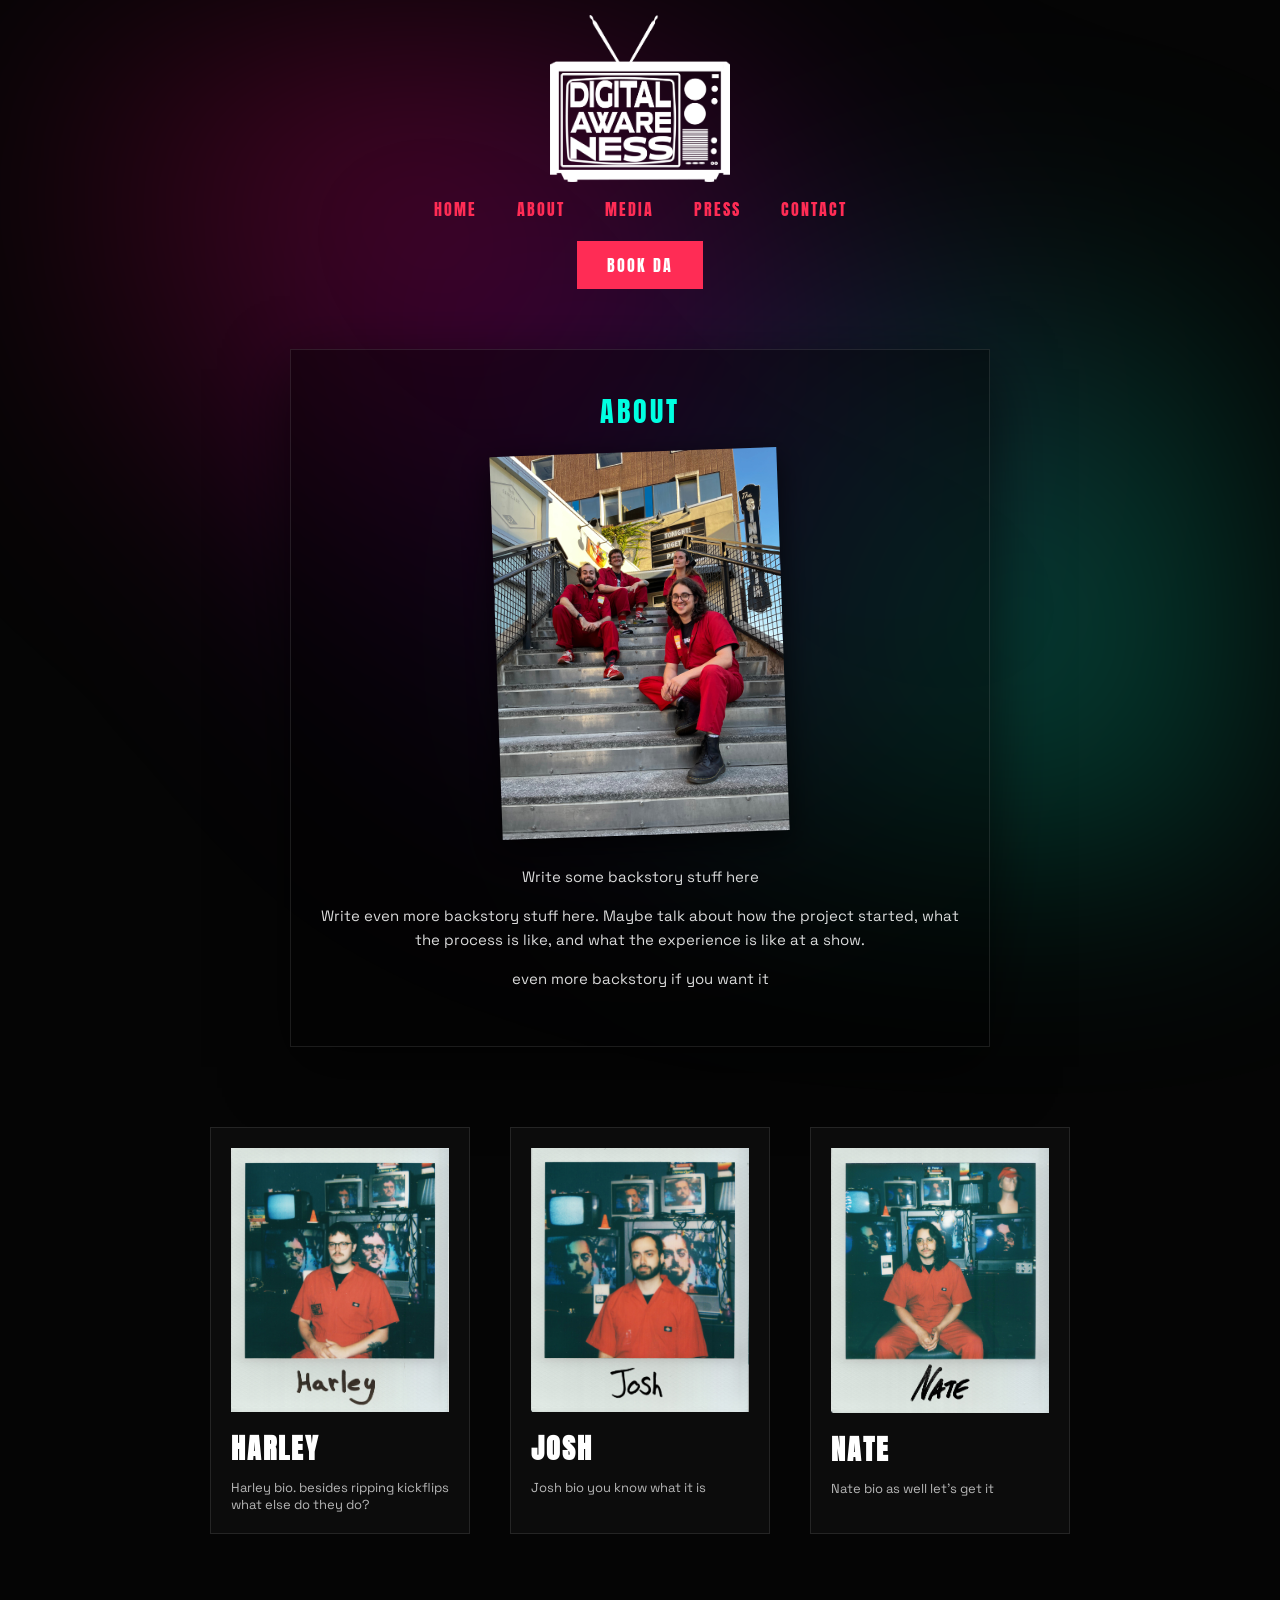
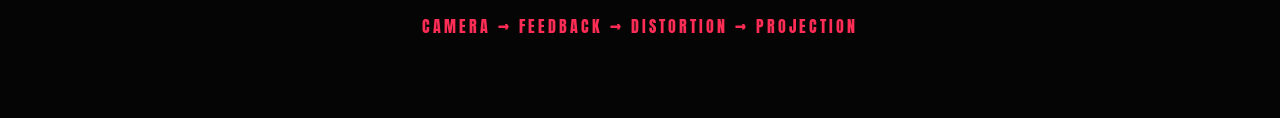
==== about.html @ c0200e2d "clean initial commit" ====
<!DOCTYPE html>
<html lang="en">
<head>
<meta charset="UTF-8">
<meta name="viewport" content="width=device-width, initial-scale=1.0">

<title>About — Digital Awareness</title>

<link rel="stylesheet" href="styles.css">
<link href="https://fonts.googleapis.com/css2?family=Anton&family=Space+Grotesk:wght@400;600&display=swap" rel="stylesheet">
</head>

<body>

<!-- HEADER -->
<header class="header">

  <a href="index.html">
    <img src="assets/logo/logo-white.png" class="logo">
  </a>

<nav class="nav">
  <a href="index.html">HOME</a>
  <a href="about.html">ABOUT</a>
  <a href="media.html">MEDIA</a>
  <a href="press.html">PRESS</a>
  <a href="contact.html">CONTACT</a>
</nav>

  <a href="#" class="cta">BOOK DA</a>

</header>


<section class="about-wrap">

  <div class="about-card">

    <p class="about-label">ABOUT</p>

    <img src="assets/about/group.jpg" class="about-group">

    <div class="about-text">

      <p>
        Write some backstory stuff here
      </p>

      <p>
        Write even more backstory stuff here. Maybe talk about how the 
        project started, what the process is like, and what the 
        experience is like at a show.
      </p>

      <p>
        even more backstory if you want it
      </p>

    </div>

  </div>

</section>

<!-- CREW -->
<section class="crew">

  <div class="crew-card">

    <img src="assets/about/harley.jpg">

    <h2>HARLEY</h2>

    <p>
      Harley bio. besides ripping kickflips what else do they do?
    </p>

  </div>


  <div class="crew-card">

    <img src="assets/about/josh.jpg">

    <h2>JOSH</h2>

    <p>
      Josh bio you know what it is
    </p>

  </div>


  <div class="crew-card">

    <img src="assets/about/nate.jpg">

    <h2>NATE</h2>

    <p>
      Nate bio as well let's get it
    </p>

  </div>

</section>


<!-- SIGNAL STRIP -->
<section class="signal">

  <p>CAMERA → FEEDBACK → DISTORTION → PROJECTION</p>

</section>


</body>
</html>
---- styles.css ----
*{
margin:0;
padding:0;
box-sizing:border-box;
}

body{
background:#050505;
color:white;
font-family:'Space Grotesk', sans-serif;
overflow-x:hidden;
}

/* 🌈 BACKGROUND SYSTEM */
body::before{
content:"";
position:fixed;
width:100%;
height:100%;
background:
radial-gradient(circle at 30% 20%, rgba(255,0,120,0.25), transparent 40%),
radial-gradient(circle at 80% 70%, rgba(0,255,200,0.25), transparent 40%),
radial-gradient(circle at 50% 50%, rgba(150,0,255,0.2), transparent 60%);
filter:blur(100px);
animation:drift 20s infinite alternate ease-in-out;
z-index:-3;
}

body::after{
content:"";
position:fixed;
width:100%;
height:100%;
background:url("https://www.transparenttextures.com/patterns/noise.png");
opacity:0;
z-index:-2;
}

body{
position:relative;
z-index:0;
}
@keyframes drift{
0%{transform:translate(0,0);}
100%{transform:translate(-40px,40px);}
}

/* HEADER */
.header{
text-align:center;
padding:15px 0 0px;
}

.logo{
width:180px;
margin:auto;
display:block;
}

.nav{
margin-top:15px;
display:flex;
justify-content:center;
gap:40px;
}

.nav a{
font-family:'Anton', sans-serif;
letter-spacing:2px;
font-size:16px;
color:#ff2c55;
text-decoration:none;
transition:.2s;
}

.nav a:hover{
color:#00ffe1;
text-shadow:0 0 8px #00ffe1;
}

/* CTA */
.cta{
display:inline-block;
margin-top:20px;
background:#ff2c55;
padding:12px 30px;
font-family:'Anton', sans-serif;
letter-spacing:2px;
text-decoration:none;
color:white;
transition:.2s;
}

.cta:hover{
background:#00ffe1;
color:#000;
}

/* INTRO */
.intro{
text-align:center;
margin-top:60px;
max-width:700px;
margin-left:auto;
margin-right:auto;
}

.intro h1{
font-family:'Anton', sans-serif;
font-size:70px;
line-height:1;
}

.intro p{
margin-top:15px;
opacity:.8;
font-size:14px;
}

/* HERO */
.hero{
margin-top:80px;
text-align:center;
}

.crt{
position:relative;
z-index:1;
isolation:isolate;
}
/* Page-specific spacing for media page */
body.media-page .hero{
  margin-top:220px; /* increased spacing between header/CTA and video */
}

/* Ensure header leaves extra room above the hero on media page */
body.media-page .header{
	padding-bottom:48px;
}

.crt{
position:relative;
width:90%;
max-width:700px;
margin:auto;
transform:rotate(-1deg);
background:none;
overflow:hidden;
}

/* VIDEO */
.video{
	position:absolute;
	top:var(--video-top,50%);
	left:19%;
	width:62%;
	height:36%;
	object-fit:cover;
	z-index:1;
	background:transparent;
	border:none;
	filter:contrast(1.2) saturate(1.3);
	animation:flicker 4s infinite;
}

.video--lower{
	--video-top:46%;
}

.frame{
	width:100%;
	position:relative;
	z-index:2;
	display:block;
	pointer-events:none;
	filter:
		drop-shadow(0 0 18px rgba(0,255,225,0.10))
		drop-shadow(0 20px 40px rgba(0,0,0,0.35));
}


.crt{
position:relative;
z-index:1;
}

.crt{
isolation:isolate;
}
/* SCANLINES */
.crt::after{
content:"";
position:absolute;
top:0;
left:0;
width:100%;
height:100%;
background:repeating-linear-gradient(
to bottom,
rgba(255,255,255,.05) 1px,
transparent 3px
);
pointer-events:none;
z-index:3;
}

/* FLICKER */
@keyframes flicker{
0%,100%{opacity:1;}
50%{opacity:.92;}
}

/* BUTTONS */
.hero-buttons{
margin-top:20px;
}

button{
background:#ff2c55;
border:none;
color:white;
padding:12px 25px;
font-family:'Anton', sans-serif;
cursor:pointer;
transition:.2s;
}

button:hover{
background:#00ffe1;
color:#000;
}

/* LOGOS */
.logos{
margin-top:100px;
text-align:center;
}

.logos h2{
font-family:'Anton', sans-serif;
font-size:40px;
color:#00ffe1;
}

.logo-row{
	overflow:hidden;
	margin-top:20px;
	padding:18px 10px;
	background: rgba(255,255,255,0.02);
	border-radius:12px;
	box-shadow:0 10px 30px rgba(0,0,0,0.6);
}

.logo-track{
	display:flex;
	gap:40px;
	align-items:center;
	animation:scroll 30s linear infinite;
}

.logo-item{
	display:flex;
	align-items:center;
	justify-content:center;
	padding:10px 18px;
	background: rgba(255,255,255,0.03);
	border-radius:8px;
	transition:transform .3s, box-shadow .3s, filter .3s;
	flex: 0 0 auto;
}

.logo-track img{
	height:64px;
	opacity:1;
	filter:grayscale(0%) contrast(1.05);
	transition:transform .3s, filter .3s, opacity .3s;
	display:block;
	max-width:140px;
}

.logo-item:hover{
	transform:translateY(-6px) scale(1.03);
	box-shadow:0 12px 36px rgba(0,0,0,0.65), 0 0 18px rgba(0,255,225,0.06);
}

.logo-track img:hover{
	transform:scale(1.05);
	filter:none;
	opacity:1;
}

@keyframes scroll{
	0%{transform:translateX(0);}
	100%{transform:translateX(-50%);}
}

/* TESTIMONIALS */
.testimonials{
margin-top:80px;
text-align:center;
font-family:'Anton', sans-serif;
}

.testimonials p{
margin:10px 0;
}

/* FOOTER */
.footer-cta{
margin-top:80px;
text-align:center;
padding-bottom:60px;
}

.footer-cta h2{
font-family:'Anton', sans-serif;
font-size:40px;
color:#ff2c55;
}



/* CREW */
.crew{
display:flex;
flex-wrap:wrap;
justify-content:center;
gap:40px;
margin:80px 0;
}

.crew-card{
width:260px;
padding:20px;
background:rgba(255,255,255,0.03);
border:1px solid rgba(255,255,255,0.1);
transition:.3s;
position:relative;
}

.crew-card img{
width:100%;
margin-bottom:10px;
}

.crew-card h2{
font-family:'Anton', sans-serif;
font-size:28px;
margin-bottom:10px;
}

.crew-card p{
font-size:13px;
opacity:.7;
max-height:60px;
overflow:hidden;
transition:.3s;
}

/* HOVER EXPAND */
.crew-card:hover{
transform:translateY(-5px) rotate(-1deg);
border-color:#00ffe1;
}

.crew-card:hover p{
max-height:200px;
opacity:1;
}


/* SIGNAL STRIP */
.signal{
text-align:center;
margin:80px 0;
font-family:'Anton', sans-serif;
letter-spacing:3px;
color:#ff2c55;
}

/* ABOUT WRAP */
.about-wrap{
display:flex;
justify-content:center;
margin-top:60px;
}

/* CARD */
.about-card{
width:90%;
max-width:700px;
padding:40px 30px;
background:rgba(0,0,0,0.4);
border:1px solid rgba(255,255,255,0.1);
box-shadow:0 20px 60px rgba(0,0,0,0.6);
text-align:center;
position:relative;
}

/* LABEL */
.about-label{
font-family:'Anton', sans-serif;
font-size:28px;
letter-spacing:3px;
color:#00ffe1;
margin-bottom:20px;
}

/* IMAGE */
.about-group{
width:45%;
max-width:350px;
margin:0 auto 30px;
display:block;
transform:rotate(-2deg);
box-shadow:0 10px 30px rgba(0,0,0,0.6);
}

/* TEXT */
.about-text{
font-size:15px;
opacity:.85;
line-height:1.6;
}

.about-text p{
margin-bottom:15px;
}

.media-hero{
position:relative;
height:50vh;
min-height:350px;
overflow:hidden;
display:flex;
align-items:center;
justify-content:center;
text-align:center;
}

.signal-bg{
position:absolute;
width:200%;
height:200%;
background:url("https://www.transparenttextures.com/patterns/asfalt-dark.png");
opacity:.15;
animation:noiseMove .2s infinite linear;
}

@keyframes noiseMove{
0%{transform:translate(0,0);}
100%{transform:translate(-50%,-50%);}
}

/* scanlines */
.media-hero::after{
content:"";
position:absolute;
width:100%;
height:100%;
background:repeating-linear-gradient(
to bottom,
rgba(255,255,255,.04) 1px,
transparent 3px
);
pointer-events:none;
}

.signal-overlay{
position:relative;
z-index:2;
}

.signal-overlay h1{
font-family:'Anton', sans-serif;
font-size:80px;
letter-spacing:4px;
animation:textFlicker 3s infinite;
}

.signal-overlay p{
margin-top:10px;
color:#00ffe1;
letter-spacing:2px;
font-size:13px;
}

@keyframes textFlicker{
0%,100%{opacity:1;}
48%{opacity:.4;}
50%{opacity:1;}
52%{opacity:.3;}
}

.featured{
margin-top:80px;
text-align:center;
}

.featured h2{
font-family:'Anton', sans-serif;
font-size:40px;
color:#00ffe1;
margin-bottom:20px;
}

.featured-video{
width:85%;
max-width:900px;
height:450px;
margin:auto;
background:rgba(255,255,255,0.03);
border:1px solid rgba(255,255,255,0.1);
position:relative;
display:flex;
align-items:center;
justify-content:center;
overflow:hidden;
}

/* fake noise overlay */
.featured-video::after{
content:"";
position:absolute;
width:100%;
height:100%;
background:url("https://www.transparenttextures.com/patterns/noise.png");
opacity:.2;
}

.featured-video span{
position:absolute;
bottom:20px;
font-size:12px;
letter-spacing:2px;
opacity:.6;
}

/* play button */
.play{
width:70px;
height:70px;
border:2px solid #00ffe1;
border-radius:50%;
position:relative;
z-index:2;
}

.play::after{
content:"";
position:absolute;
left:28px;
top:20px;
border-left:18px solid #00ffe1;
border-top:12px solid transparent;
border-bottom:12px solid transparent;
}
.media-grid{
display:grid;
grid-template-columns:repeat(auto-fit,minmax(250px,1fr));
gap:20px;
width:90%;
max-width:1000px;
margin:80px auto;
}

.media-item{
position:relative;
overflow:hidden;
background:#000;
}

.media-item img{
width:100%;
height:100%;
object-fit:cover;
filter:contrast(1.2) saturate(1.2);
transition:.4s;
}

/* overlay */
.media-overlay{
position:absolute;
width:100%;
height:100%;
display:flex;
align-items:center;
justify-content:center;
background:rgba(0,0,0,.4);
opacity:0;
transition:.3s;
}

.media-overlay span{
font-size:40px;
color:#00ffe1;
}

/* hover chaos */
.media-item:hover img{
transform:scale(1.08);
filter:contrast(1.4) saturate(1.5);
}

.media-item:hover .media-overlay{
opacity:1;
}

.media-info{
text-align:center;
max-width:700px;
margin:80px auto;
}

.media-info h2{
font-family:'Anton', sans-serif;
font-size:40px;
color:#ff2c55;
margin-bottom:20px;
}

.media-info p{
font-size:14px;
opacity:.8;
line-height:1.6;
}

.media-bg-video{
position:absolute;
width:100%;
height:100%;
object-fit:cover;
filter:contrast(1.4) saturate(1.5);
z-index:0;
}

.media-bg-video{
animation:rgbShift 6s infinite alternate;
}

@keyframes rgbShift{
0%{filter:contrast(1.2) saturate(1.3);}
50%{filter:hue-rotate(20deg) contrast(1.5);}
100%{filter:hue-rotate(-20deg) contrast(1.4);}
}

.media-glitch-layer{
position:absolute;
width:100%;
height:100%;
background:
repeating-linear-gradient(
to bottom,
rgba(255,255,255,.03) 1px,
transparent 3px
);
mix-blend-mode:overlay;
animation:glitchMove .15s infinite;
}

@keyframes glitchMove{
0%{transform:translate(0,0);}
100%{transform:translate(-2px,2px);}
}

.glitch{
position:relative;
font-family:'Anton', sans-serif;
font-size:90px;
}

.glitch::before,
.glitch::after{
content:attr(data-text);
position:absolute;
left:0;
top:0;
}

.glitch::before{
color:#ff2c55;
transform:translate(-2px,0);
animation:glitch1 .3s infinite;
}

.glitch::after{
color:#00ffe1;
transform:translate(2px,0);
animation:glitch2 .3s infinite;
}

@keyframes glitch1{
0%{transform:translate(-2px,0);}
50%{transform:translate(-6px,2px);}
100%{transform:translate(-2px,0);}
}

@keyframes glitch2{
0%{transform:translate(2px,0);}
50%{transform:translate(6px,-2px);}
100%{transform:translate(2px,0);}
}

.featured-video{
animation:subtleWarp 6s infinite alternate;
}

@keyframes subtleWarp{
0%{transform:skew(0deg);}
100%{transform:skew(1deg);}
}

.media-item:nth-child(odd){
transform:rotate(-1deg);
}

.media-item:nth-child(even){
transform:rotate(1deg);
}

.media-item:hover{
animation:glitchHover .2s infinite;
}

@keyframes glitchHover{
0%{transform:translate(0);}
25%{transform:translate(-2px,2px);}
50%{transform:translate(2px,-2px);}
75%{transform:translate(-1px,1px);}
100%{transform:translate(0);}
}

.bg-fragments{
position:fixed;
top:0;
left:0;
width:100%;
height:100%;
z-index:-4;
overflow:hidden;
pointer-events:none;
}

.bg-fragments img{
position:absolute;
width:300px;
opacity:.12;
filter:blur(2px) contrast(1.2) saturate(1.4);
mix-blend-mode:screen;
animation:driftFloat 20s infinite linear alternate;
}

.bg-fragments img:nth-child(1){
top:10%;
left:5%;
transform:rotate(-10deg);
}

.bg-fragments img:nth-child(2){
top:60%;
left:15%;
transform:rotate(15deg);
}

.bg-fragments img:nth-child(3){
top:30%;
left:70%;
transform:rotate(-5deg);
}

.bg-fragments img:nth-child(4){
top:75%;
left:65%;
transform:rotate(8deg);
}

.bg-fragments img:nth-child(5){
top:50%;
left:40%;
transform:rotate(-12deg);
}

.bg-fragments img:nth-child(6){
top:15%;
left:50%;
transform:rotate(10deg);
}

@keyframes driftFloat{
0%{transform:translate(0,0);}
100%{transform:translate(20px,-30px);}
}

.bg-video{
position:fixed;
width:120%;
height:120%;
object-fit:cover;
z-index:-5;
opacity:.15;
filter:contrast(1.3) saturate(1.5);
}

.logo{
width:180px;
margin:auto;
display:block;
transition:transform .25s ease, filter .25s ease;
cursor:pointer;
}

/* hover effect */
.logo:hover{
transform:scale(1.08) translateY(-2px);
filter:drop-shadow(0 0 10px rgba(0,255,225,0.5))
       drop-shadow(0 0 20px rgba(255,44,85,0.3));
}

.logo:active{
transform:scale(0.97);
}
.da-tv{
margin-top:80px;
text-align:center;
}

.tv-wrap{
position:relative;
width:900px;
max-width:92%;
margin:auto;
transform:rotate(-1deg);
}

/* glow */
.tv-glow{
position:absolute;
top:15%;
left:15%;
width:70%;
height:60%;

background:radial-gradient(
circle,
rgba(0,255,225,0.45) 0%,
rgba(255,44,85,0.25) 40%,
transparent 70%
);

filter:blur(60px);
z-index:0;
pointer-events:none;
}

/* video inside CRT */
#tv-screen{
position:absolute;

/* tweak these numbers */
top:13%;
left:11%;
width:64%;
height:70%;

border:none;
z-index:1;
background:black;

/* important */
border-radius:12px;

/* helps fill weird aspect ratios */
transform:scale(1.05);
}

/* CRT frame */
.tv-frame{
width:100%;
position:relative;
z-index:2;
pointer-events:none;
}
.tv-controls{
margin-top:20px;
}

.tv-controls button{
background:#111;
border:1px solid #444;
color:#00ffe1;
padding:10px 20px;
font-family:'Anton', sans-serif;
letter-spacing:2px;
cursor:pointer;
transition:.2s;
}

.tv-controls button:hover{
background:#00ffe1;
color:#000;
}

.media-grid{
display:grid;
grid-template-columns:repeat(auto-fit,minmax(240px,1fr));
gap:25px;
width:90%;
max-width:1000px;
margin:80px auto;
}

.media-item{
position:relative;
cursor:pointer;
overflow:hidden;
}

.media-item img{
width:100%;
height:100%;
object-fit:cover;
filter:contrast(1.3) saturate(1.4);
transition:.3s;
}

/* slight chaos */
.media-item:nth-child(odd){
transform:rotate(-1deg);
}
.media-item:nth-child(even){
transform:rotate(1deg);
}

.media-item:hover img{
transform:scale(1.1);
filter:contrast(1.6) saturate(1.6);
}
/* subtle screen flicker */
#tv-screen{
animation:flicker 5s infinite;
}

@keyframes flicker{
0%,100%{opacity:1;}
50%{opacity:.95;}
}

.tv-wrap::after{
content:"";
position:absolute;

top:22%;
left:14.5%;
width:58%;
height:46%;

background:rgba(0,255,225,0.15);
filter:blur(25px);

z-index:0;
pointer-events:none;
}

#tv-screen{
filter:contrast(1.2) saturate(1.3);
}

@keyframes tvOn {
  0% { opacity:0; filter:brightness(2); }
  100% { opacity:1; filter:brightness(1); }
}

#tv-screen{
animation:tvOn .4s ease;
}

/* HEADER */
.press-header{
text-align:center;
margin-top:60px;
}

.press-header h1{
font-family:'Anton', sans-serif;
font-size:60px;
}

.press-header p{
margin-top:10px;
opacity:.7;
font-size:14px;
}


/* FEATURED */
.press-featured{
margin-top:60px;
display:flex;
justify-content:center;
}

.press-card{
background:rgba(255,255,255,0.03);
border:1px solid rgba(255,255,255,0.1);
padding:25px;
max-width:700px;
transition:.3s;
}

.press-card.featured{
transform:rotate(-1deg);
box-shadow:0 20px 60px rgba(0,0,0,0.6);
}

.press-card h2,
.press-card h3{
font-family:'Space Grotesk', sans-serif;
font-weight:600;
letter-spacing:1px;
line-height:1.3;
text-transform:uppercase;
}

.meta{
font-size:12px;
opacity:.6;
letter-spacing:1px;
}

.desc{
margin-top:10px;
opacity:.85;
}

.quote{
margin-top:15px;
color:#00ffe1;
font-style:italic;
}


/* GRID */
.press-grid{
display:grid;
grid-template-columns:repeat(auto-fit,minmax(260px,1fr));
gap:25px;
width:90%;
max-width:1000px;
margin:80px auto;
}

.press-grid .press-card:nth-child(odd){
transform:rotate(-1deg);
}

.press-grid .press-card:nth-child(even){
transform:rotate(1deg);
}

.press-card:hover{
transform:translateY(-5px) scale(1.02);
border-color:#00ffe1;
}


/* PRESS KIT */
.press-kit{
text-align:center;
max-width:700px;
margin:80px auto;
}

.press-kit h2{
font-family:'Anton', sans-serif;
font-size:40px;
color:#ff2c55;
margin-bottom:20px;
}

h1, h2, h3{
letter-spacing: 2px;
}

.press-header h1{
letter-spacing: 4px;
}

.press-card h2{
line-height: 1.05;
}

.press-card.featured h2{
color:#00e6d0; /* instead of full #00ffe1 */
}

.press-card h2{
text-shadow: 0 0 6px rgba(0,0,0,0.4);
}

.press-card h3{
font-family:'Space Grotesk', sans-serif;
font-weight:600;
letter-spacing:1px;
line-height:1.3;
text-transform:uppercase;
color:#f0f0f0;
}

.press-card h3{
margin-bottom:8px;
}

/* HEADER */
.contact-header{
text-align:center;
margin-top:60px;
}

.contact-header h1{
font-family:'Anton', sans-serif;
font-size:70px;
letter-spacing:3px;
}

.contact-header p{
margin-top:10px;
opacity:.7;
font-size:14px;
}


/* HERO LINE */
.contact-hero-line{
text-align:center;
margin-top:40px;
}

.contact-hero-line h2{
font-family:'Anton', sans-serif;
font-size:36px;
color:#00ffe1;
letter-spacing:2px;
}


/* CARD */
.contact-card-wrap{
display:flex;
justify-content:center;
margin:60px 0;
}

.contact-card{
max-width:600px;
padding:40px;
background:rgba(255,255,255,0.03);
border:1px solid rgba(255,255,255,0.1);
text-align:center;
box-shadow:0 20px 60px rgba(0,0,0,0.6);
transform:rotate(-1deg);
transition:.3s;
}

.contact-card:hover{
transform:rotate(0deg) scale(1.02);
border-color:#00ffe1;
}

.contact-desc{
font-size:14px;
opacity:.8;
margin-bottom:25px;
}

.contact-email{
font-family:'Anton', sans-serif;
font-size:28px;
color:#ff2c55;
text-decoration:none;
letter-spacing:2px;
transition:.2s;
}

.contact-email:hover{
color:#00ffe1;
text-shadow:0 0 10px #00ffe1;
}


/* DETAILS */
.contact-details{
text-align:center;
max-width:600px;
margin:60px auto;
}

.contact-details h3{
font-family:'Anton', sans-serif;
letter-spacing:2px;
margin-bottom:15px;
}

.contact-details ul{
list-style:none;
padding:0;
}

.contact-details li{
margin:8px 0;
opacity:.8;
}

.contact-minimal{
text-align:center;
margin-top:80px;
}

.contact-minimal h1{
font-family:'Anton', sans-serif;
font-size:64px;
letter-spacing:3px;
}

.contact-hook{
margin-top:10px;
color:#00ffe1;
font-family:'Anton', sans-serif;
letter-spacing:2px;
}

.contact-form{
display:flex;
flex-direction:column;
gap:15px;
max-width:500px;
margin:40px auto;
}

.contact-form input,
.contact-form textarea{
padding:12px;
background:#111;
border:1px solid #333;
color:white;
font-family:'Space Grotesk', sans-serif;
}

.contact-form input:focus,
.contact-form textarea:focus{
outline:none;
border-color:#00ffe1;
}

.contact-form button{
background:#ff2c55;
border:none;
padding:14px;
font-family:'Anton', sans-serif;
letter-spacing:2px;
cursor:pointer;
transition:.2s;
}

.contact-form button:hover{
background:#00ffe1;
color:#000;
}

.contact-alt{
margin-top:20px;
font-size:12px;
opacity:.6;
}
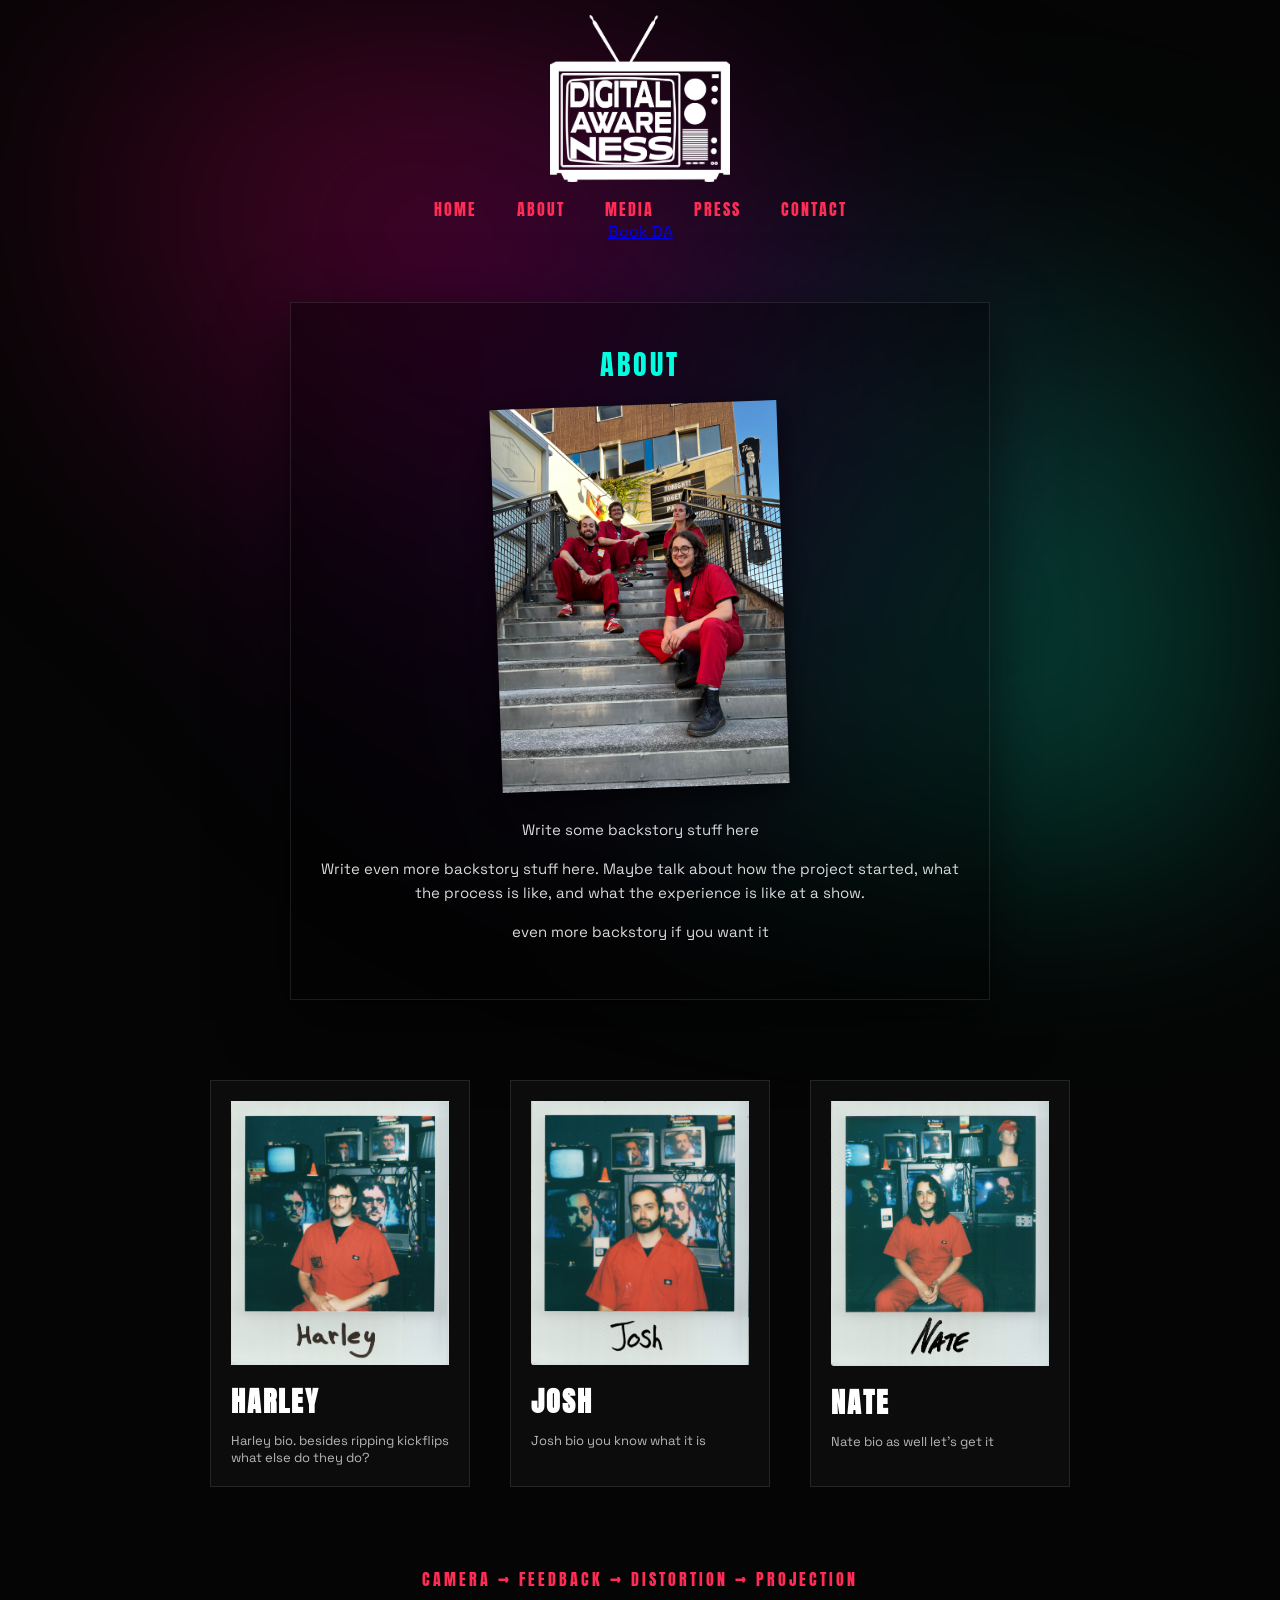
==== commit b3eee12d: "update links and video" ====
--- a/about.html
+++ b/about.html
@@ -27,8 +27,7 @@
   <a href="contact.html">CONTACT</a>
 </nav>
 
-  <a href="#" class="cta">BOOK DA</a>
-
+<a href="contact.html" class="book-btn">Book DA</a>
 </header>
 
 
--- a/styles.css
+++ b/styles.css
@@ -1270,4 +1270,17 @@
 margin-top:20px;
 font-size:12px;
 opacity:.6;
+}
+
+.video-link video{
+  width: 80%;
+  max-width: 800px;
+  display: block;
+  margin: 20px auto;
+  cursor: pointer;
+}
+
+.video-link:hover video{
+  transform: scale(1.03);
+  opacity: 0.9;
 }
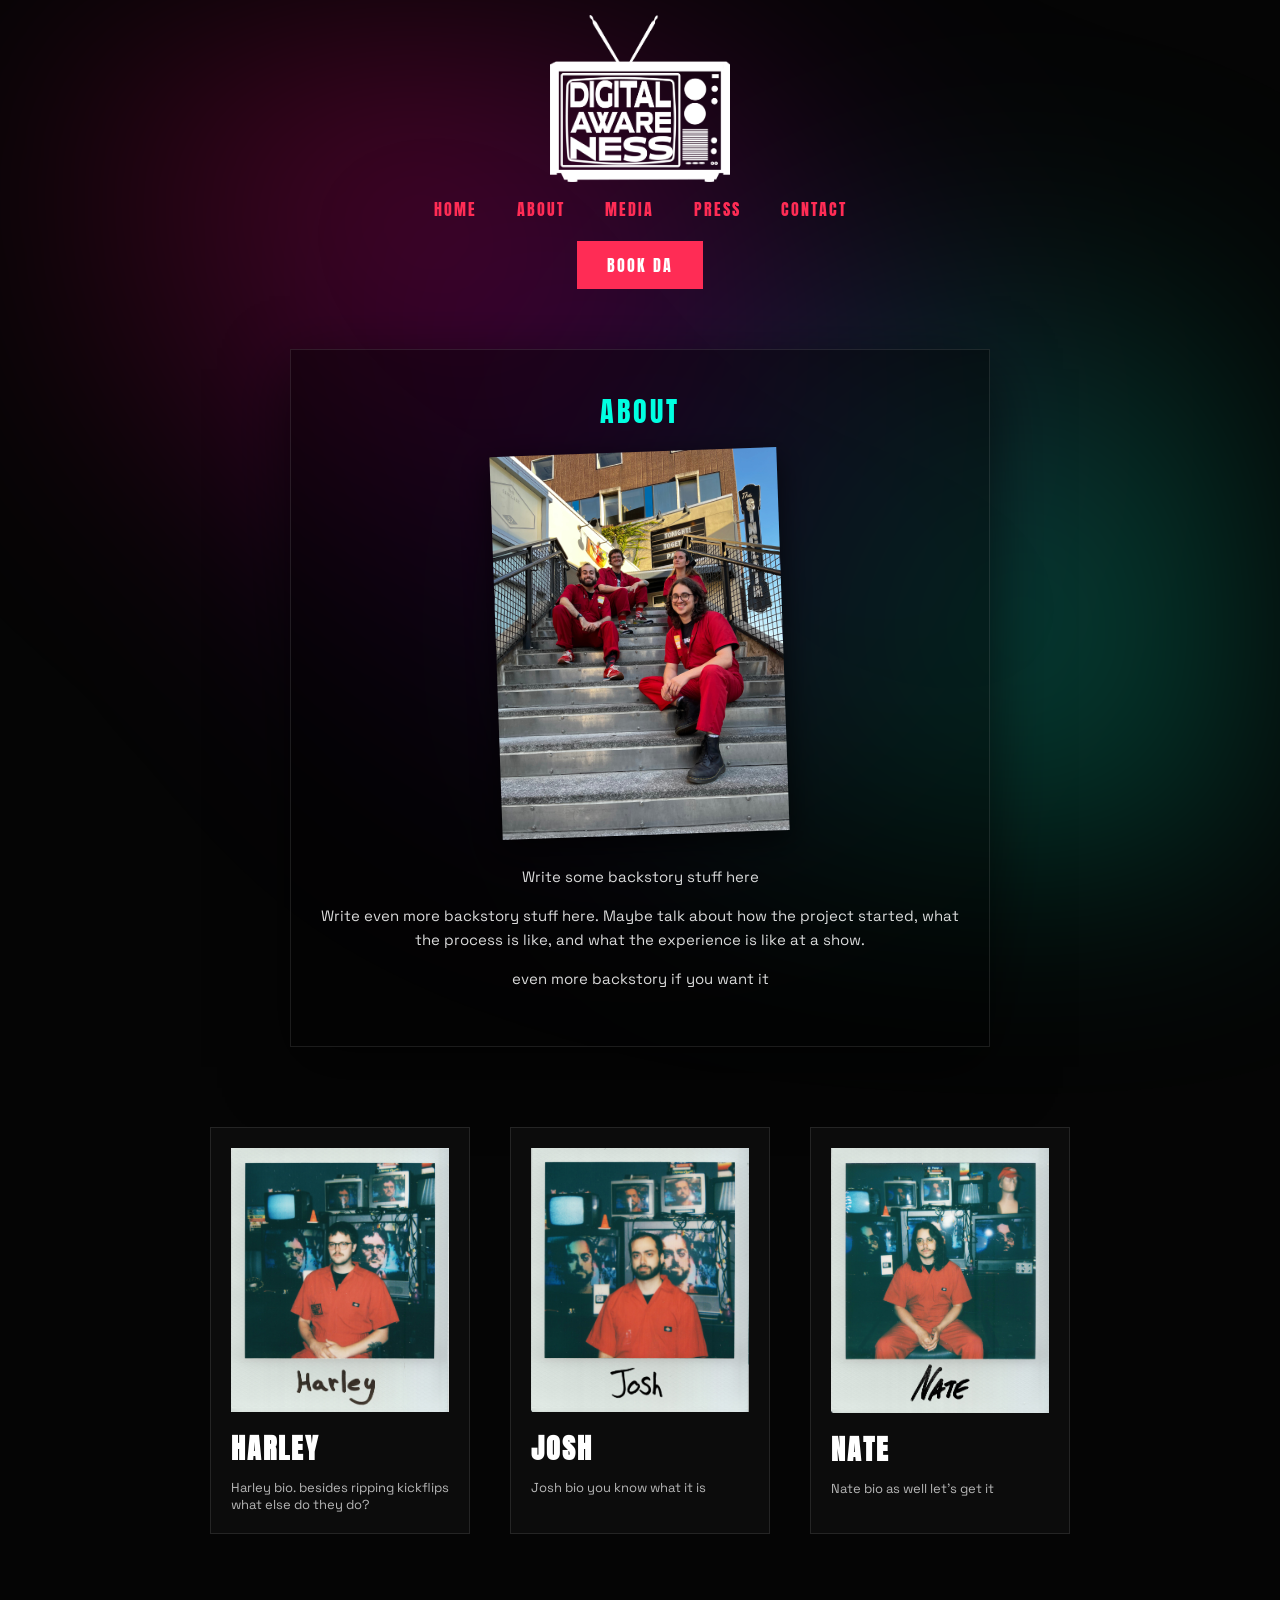
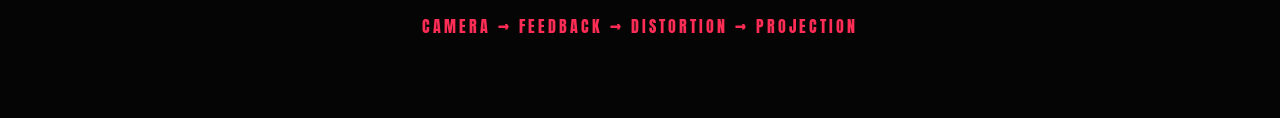
==== commit a4cf88db: "revert to working version" ====
--- a/about.html
+++ b/about.html
@@ -27,7 +27,8 @@
   <a href="contact.html">CONTACT</a>
 </nav>
 
-<a href="contact.html" class="book-btn">Book DA</a>
+  <a href="#" class="cta">BOOK DA</a>
+
 </header>
 
 
--- a/styles.css
+++ b/styles.css
@@ -1270,17 +1270,4 @@
 margin-top:20px;
 font-size:12px;
 opacity:.6;
-}
-
-.video-link video{
-  width: 80%;
-  max-width: 800px;
-  display: block;
-  margin: 20px auto;
-  cursor: pointer;
-}
-
-.video-link:hover video{
-  transform: scale(1.03);
-  opacity: 0.9;
 }
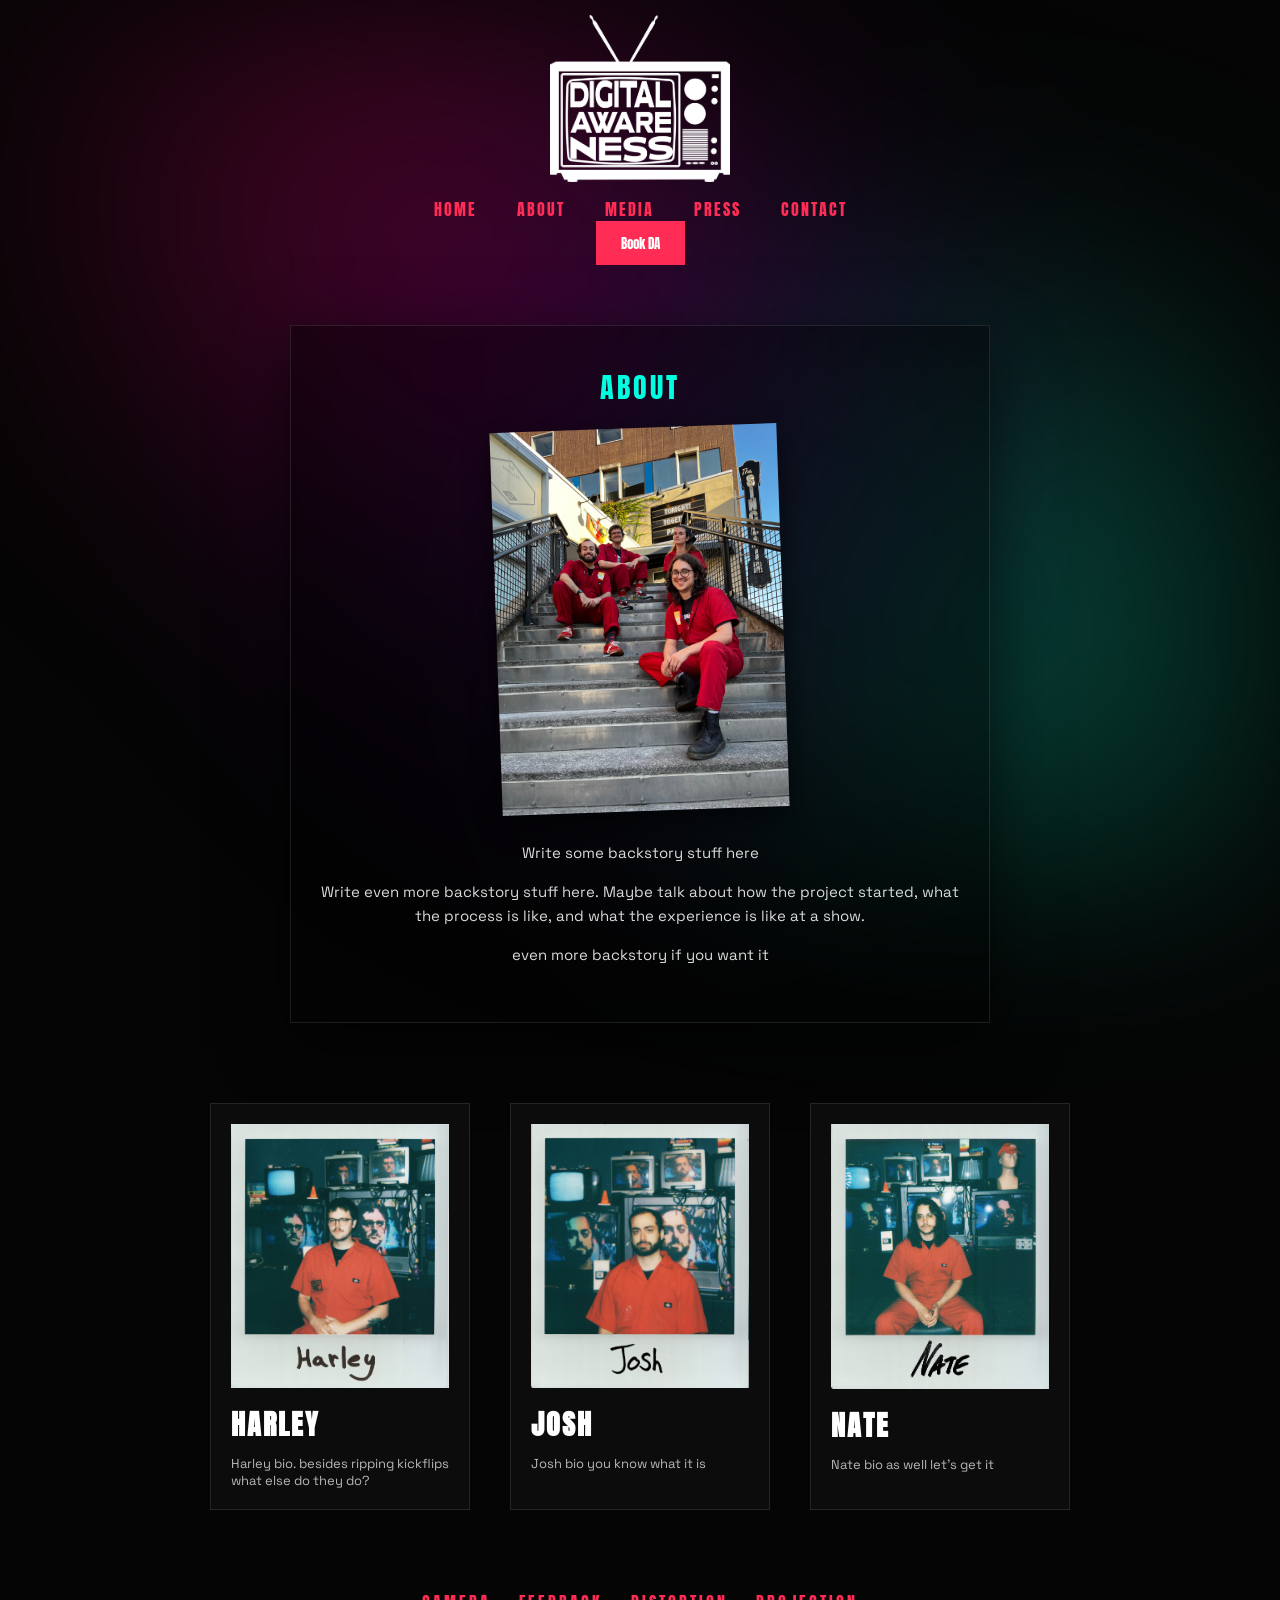
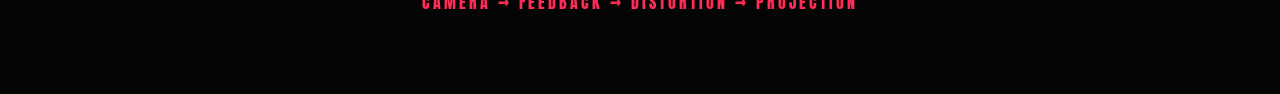
==== commit c64ae9be: "Replace 'BOOK DA' link with a button" ====
--- a/about.html
+++ b/about.html
@@ -27,8 +27,8 @@
   <a href="contact.html">CONTACT</a>
 </nav>
 
-  <a href="#" class="cta">BOOK DA</a>
-
+<button onclick="location.href='contact.html'">Book DA</button>
+  
 </header>
 
 
@@ -115,4 +115,4 @@
 
 
 </body>
-</html>+</html>
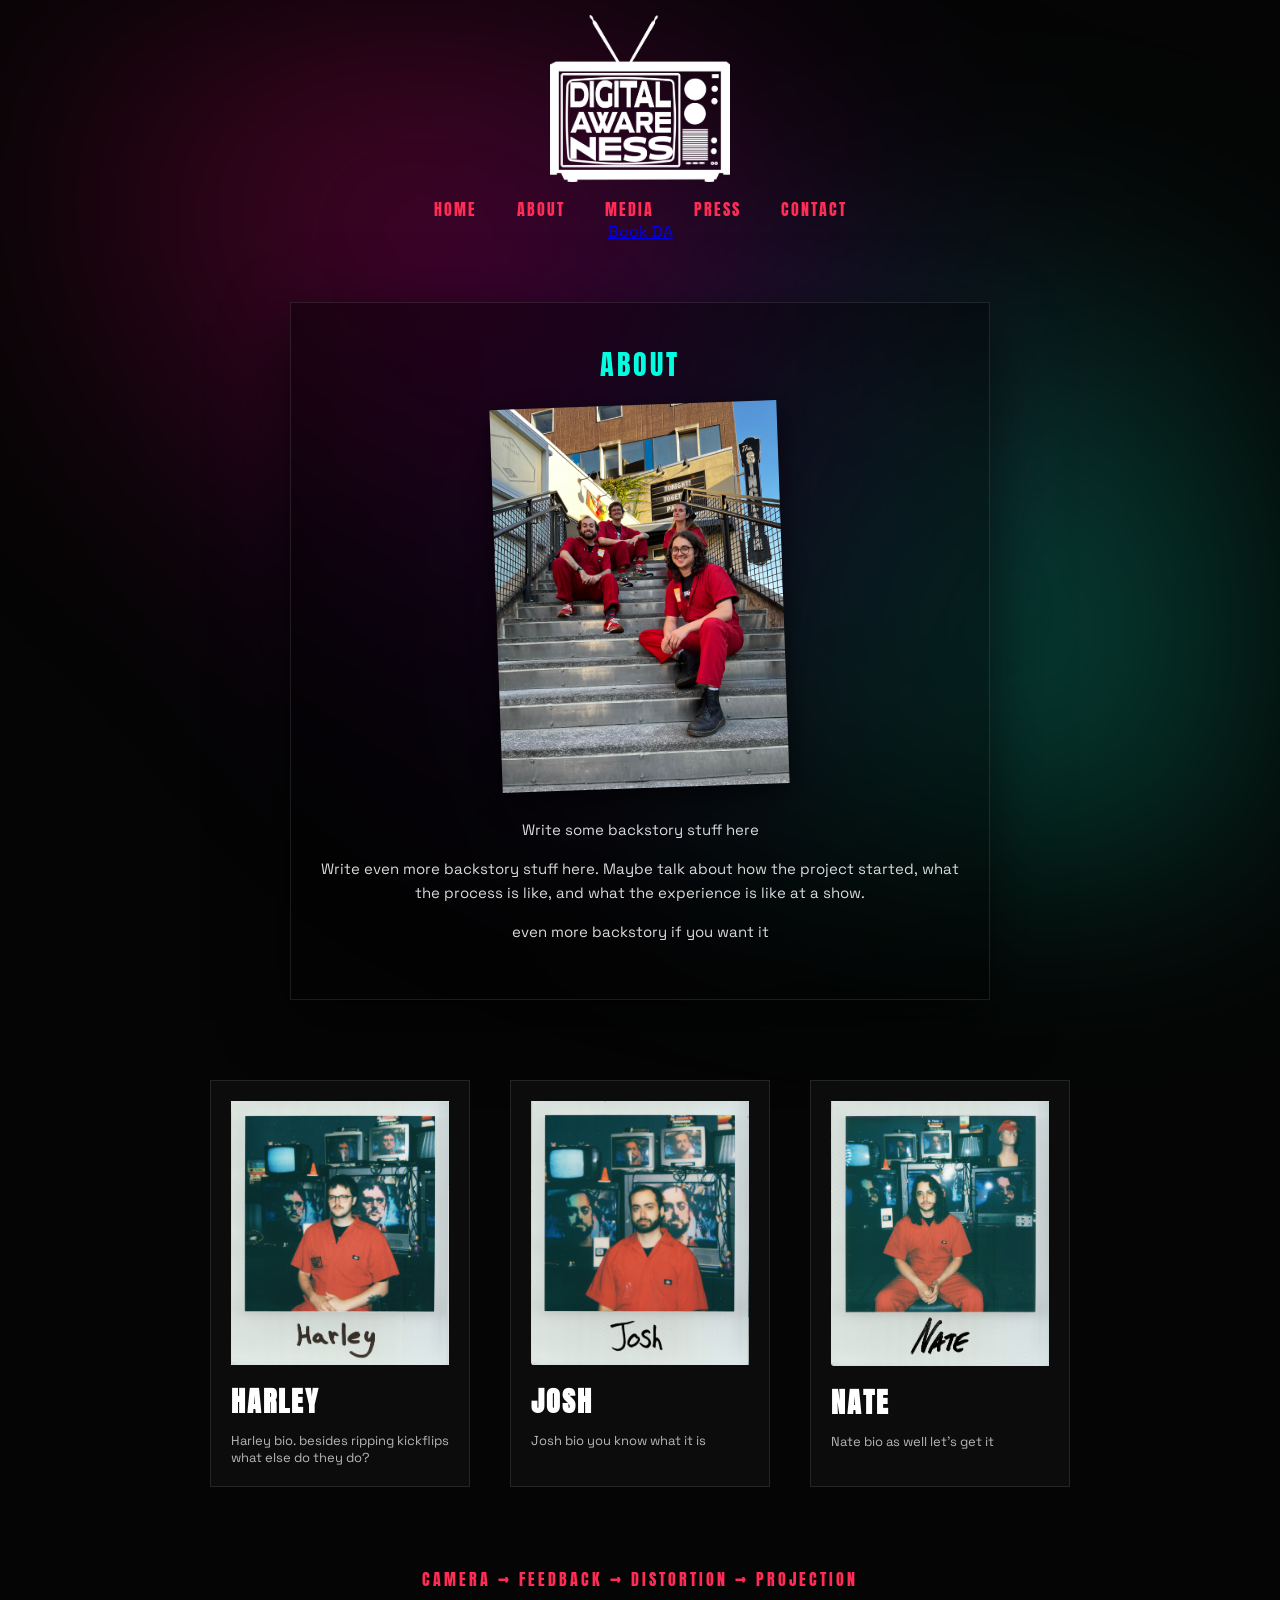
==== commit c24a051e: "Replace button with link for 'Book DA'" ====
--- a/about.html
+++ b/about.html
@@ -27,8 +27,7 @@
   <a href="contact.html">CONTACT</a>
 </nav>
 
-<button onclick="location.href='contact.html'">Book DA</button>
-  
+<a href="contact.html" class="book-btn">Book DA</a>  
 </header>
 
 
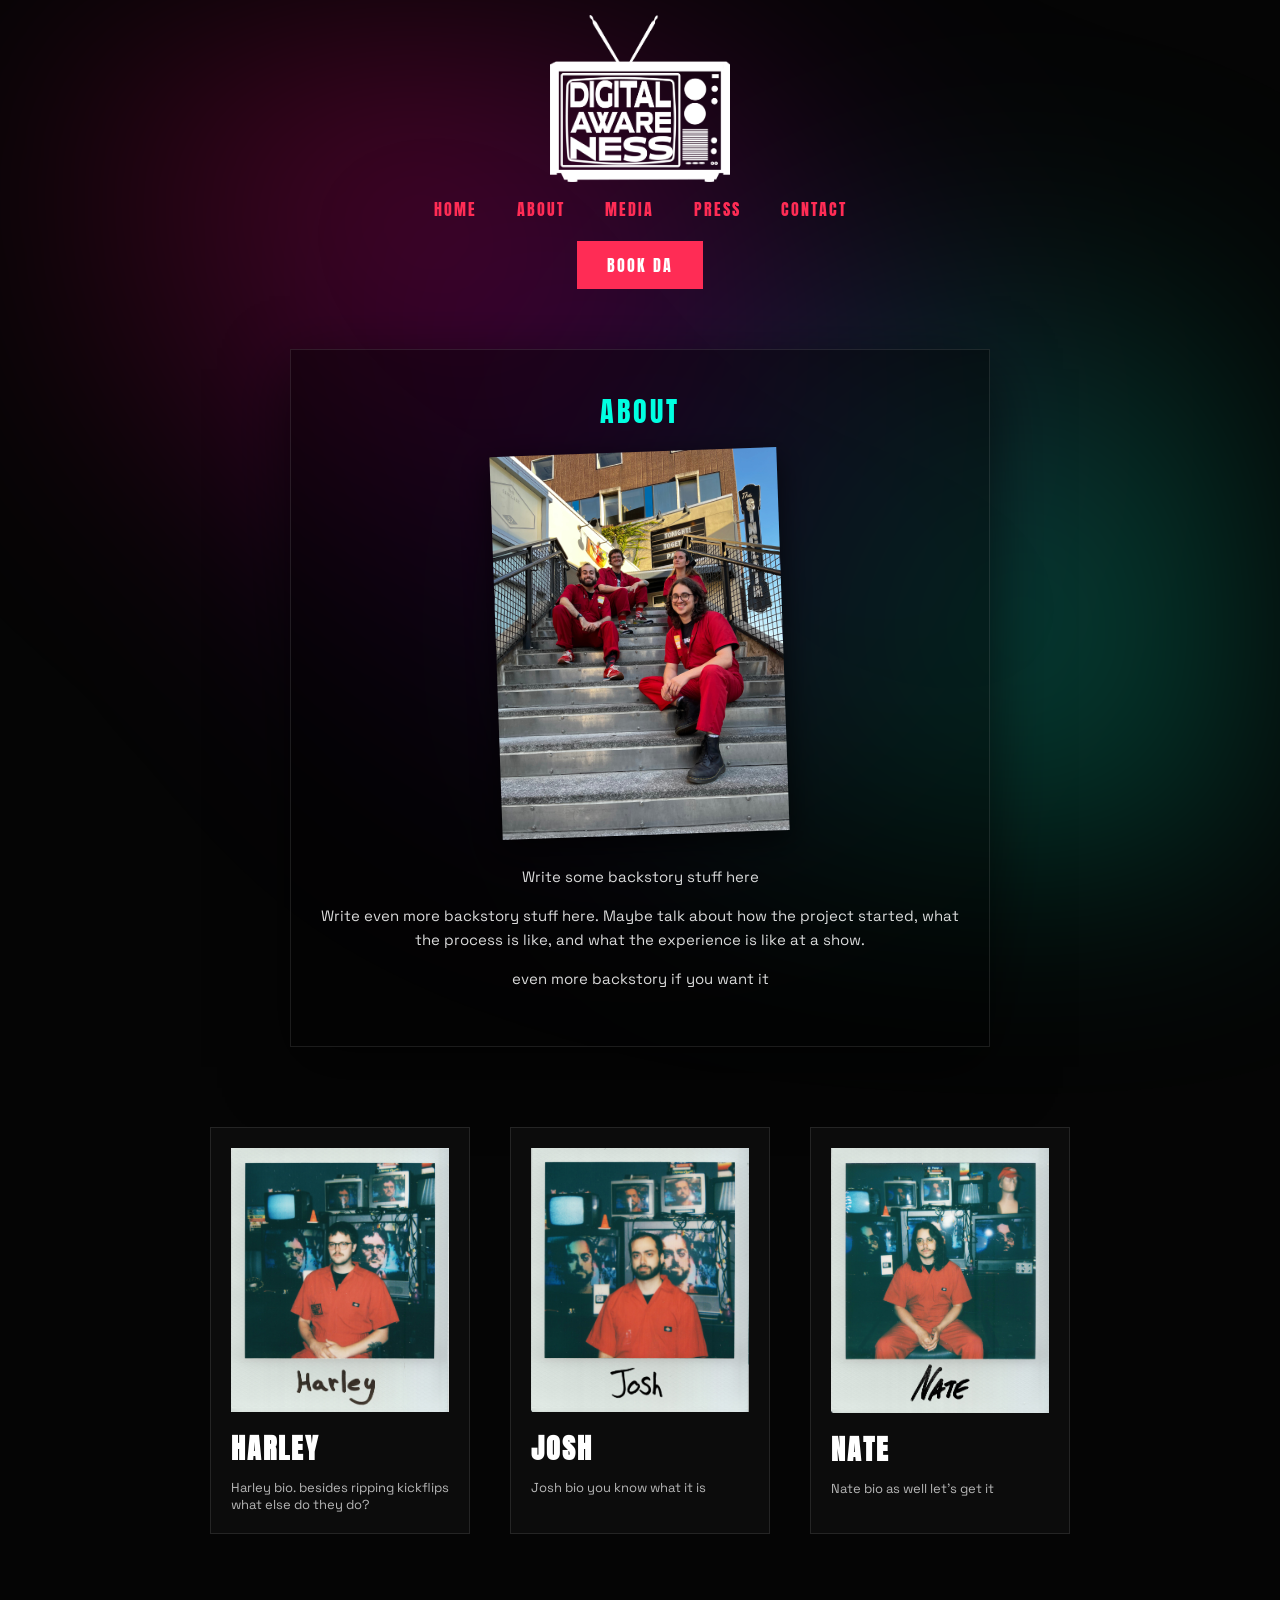
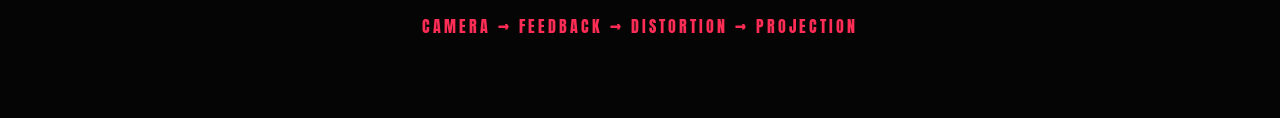
==== commit 7f044a26: "Change contact link to call-to-action button" ====
--- a/about.html
+++ b/about.html
@@ -27,7 +27,7 @@
   <a href="contact.html">CONTACT</a>
 </nav>
 
-<a href="contact.html" class="book-btn">Book DA</a>  
+  <a href="#" class="cta">BOOK DA</a>  
 </header>
 
 
